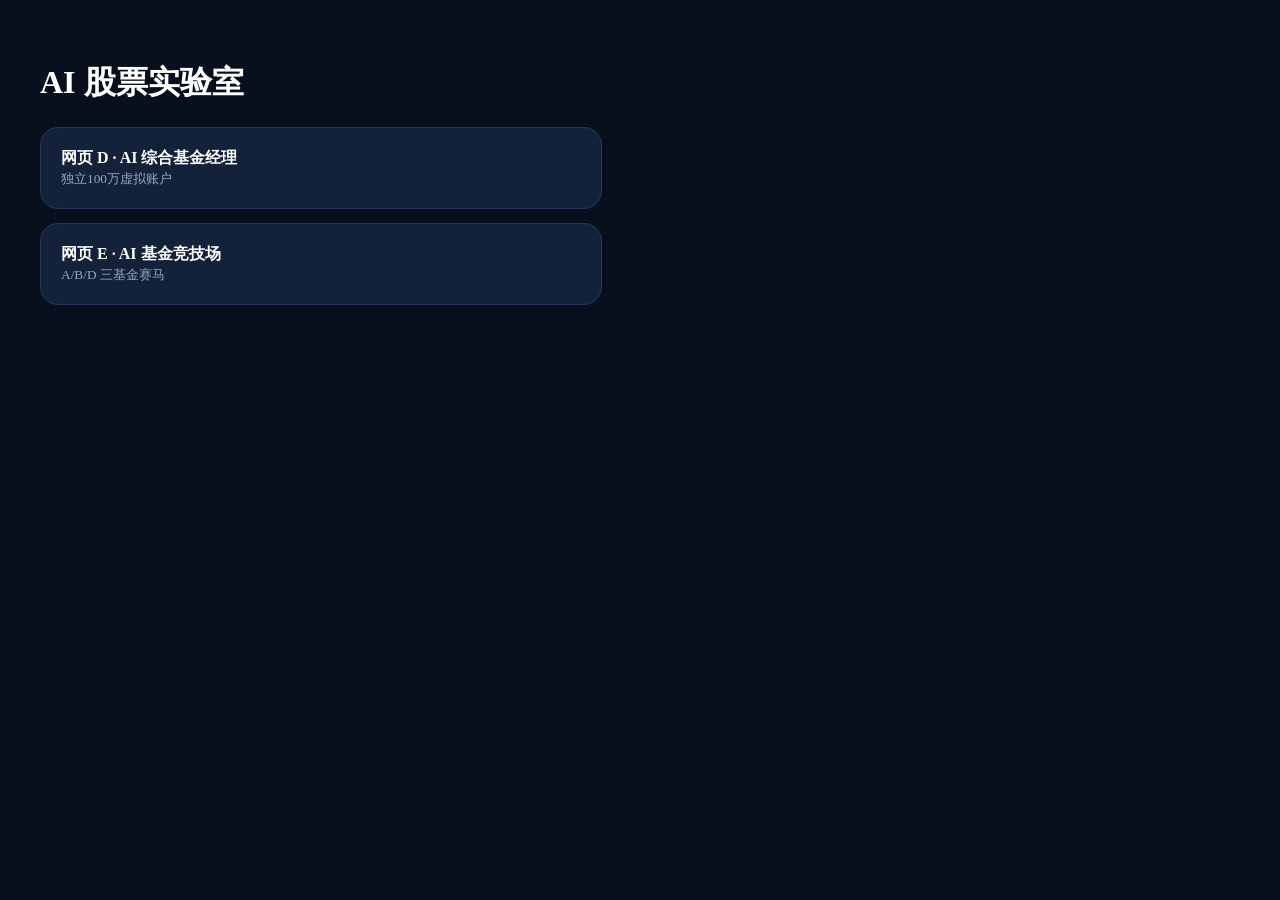
==== web/index.html @ e15a84e9 "Add AI Stock Lab V0.3 beginner deployment" ====
<!doctype html><html lang="zh-CN"><head><meta charset="utf-8"><meta name="viewport" content="width=device-width,initial-scale=1"><title>AI 股票实验室</title><style>body{font-family:-apple-system;background:#08101e;color:#fff;padding:32px}a{display:block;color:white;text-decoration:none;background:#14213a;border:1px solid #26395a;padding:20px;border-radius:18px;margin:14px 0;max-width:520px}small{color:#99a7bb}</style></head><body><h1>AI 股票实验室</h1><a href="d/"><b>网页 D · AI 综合基金经理</b><br><small>独立100万虚拟账户</small></a><a href="e/"><b>网页 E · AI 基金竞技场</b><br><small>A/B/D 三基金赛马</small></a></body></html>
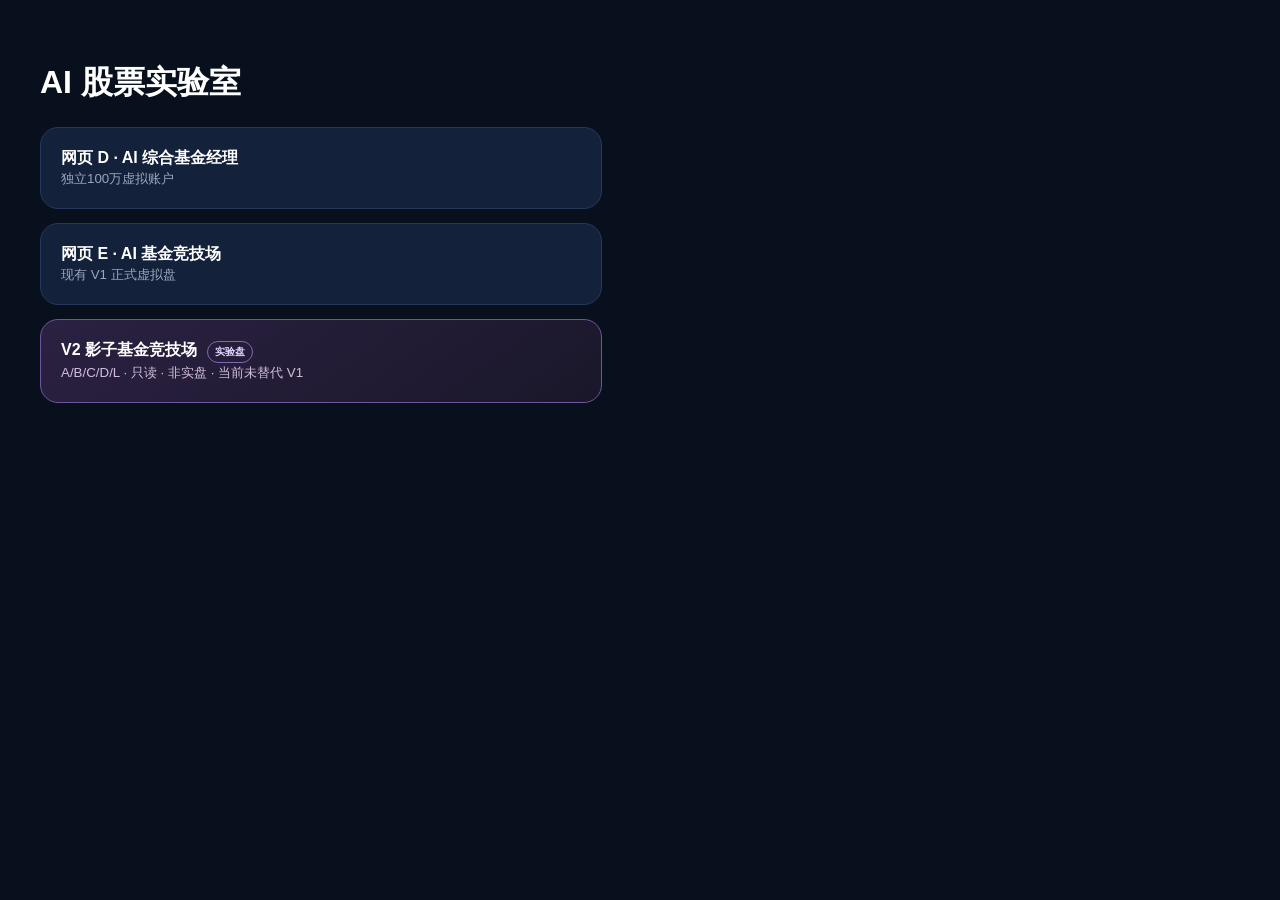
==== commit 3c9144d8: "feat(v2): add isolated mobile shadow dashboard" ====
--- a/web/index.html
+++ b/web/index.html
@@ -1 +1,21 @@
-<!doctype html><html lang="zh-CN"><head><meta charset="utf-8"><meta name="viewport" content="width=device-width,initial-scale=1"><title>AI 股票实验室</title><style>body{font-family:-apple-system;background:#08101e;color:#fff;padding:32px}a{display:block;color:white;text-decoration:none;background:#14213a;border:1px solid #26395a;padding:20px;border-radius:18px;margin:14px 0;max-width:520px}small{color:#99a7bb}</style></head><body><h1>AI 股票实验室</h1><a href="d/"><b>网页 D · AI 综合基金经理</b><br><small>独立100万虚拟账户</small></a><a href="e/"><b>网页 E · AI 基金竞技场</b><br><small>A/B/D 三基金赛马</small></a></body></html>
+<!doctype html>
+<html lang="zh-CN">
+<head>
+  <meta charset="utf-8">
+  <meta name="viewport" content="width=device-width,initial-scale=1">
+  <title>AI 股票实验室</title>
+  <style>
+    body{font-family:-apple-system,BlinkMacSystemFont,"Segoe UI",sans-serif;background:#08101e;color:#fff;padding:32px}
+    a{display:block;color:white;text-decoration:none;background:#14213a;border:1px solid #26395a;padding:20px;border-radius:18px;margin:14px 0;max-width:520px}
+    a.experimental{background:linear-gradient(145deg,#2b2142,#1a172a);border-color:#6d579c}
+    small{color:#99a7bb}a.experimental small{color:#d1bfdc}.tag{display:inline-block;margin-left:6px;padding:3px 7px;border:1px solid #8067b0;border-radius:99px;font-size:10px;color:#e2d3ff}
+  </style>
+</head>
+<body>
+  <h1>AI 股票实验室</h1>
+  <a href="d/"><b>网页 D · AI 综合基金经理</b><br><small>独立100万虚拟账户</small></a>
+  <a href="e/"><b>网页 E · AI 基金竞技场</b><br><small>现有 V1 正式虚拟盘</small></a>
+  <a class="experimental" href="v2/"><b>V2 影子基金竞技场 <span class="tag">实验盘</span></b><br><small>A/B/C/D/L · 只读 · 非实盘 · 当前未替代 V1</small></a>
+</body>
+</html>
+
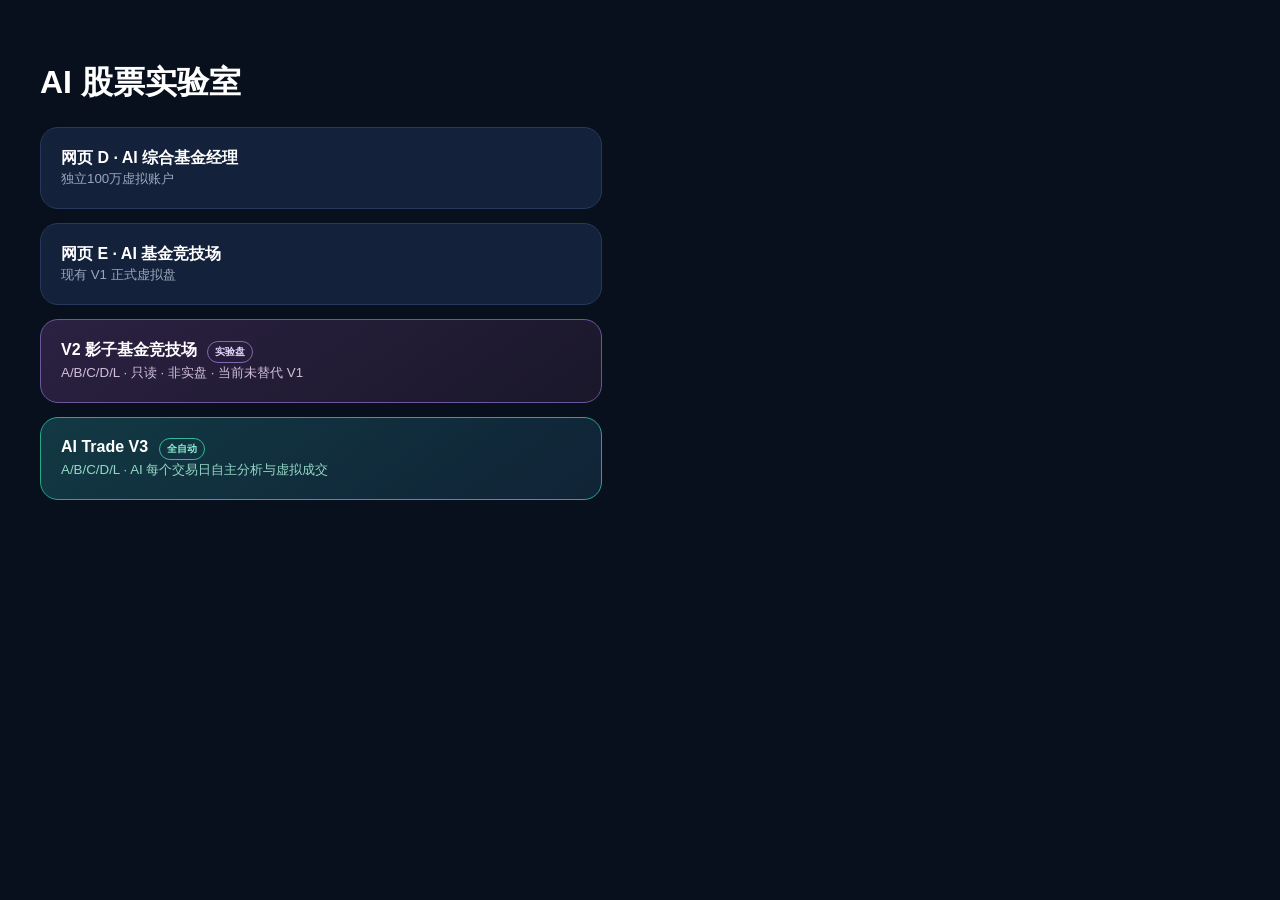
==== commit 15116460: "feat: add V3 autonomous paper trading app dashboard" ====
--- a/web/index.html
+++ b/web/index.html
@@ -8,7 +8,8 @@
     body{font-family:-apple-system,BlinkMacSystemFont,"Segoe UI",sans-serif;background:#08101e;color:#fff;padding:32px}
     a{display:block;color:white;text-decoration:none;background:#14213a;border:1px solid #26395a;padding:20px;border-radius:18px;margin:14px 0;max-width:520px}
     a.experimental{background:linear-gradient(145deg,#2b2142,#1a172a);border-color:#6d579c}
-    small{color:#99a7bb}a.experimental small{color:#d1bfdc}.tag{display:inline-block;margin-left:6px;padding:3px 7px;border:1px solid #8067b0;border-radius:99px;font-size:10px;color:#e2d3ff}
+    a.v3{background:linear-gradient(145deg,#123944,#102336);border-color:#26a987}
+    small{color:#99a7bb}a.experimental small{color:#d1bfdc}a.v3 small{color:#93d8c6}.tag{display:inline-block;margin-left:6px;padding:3px 7px;border:1px solid #8067b0;border-radius:99px;font-size:10px;color:#e2d3ff}a.v3 .tag{border-color:#35b999;color:#8cf0d2}
   </style>
 </head>
 <body>
@@ -16,6 +17,7 @@
   <a href="d/"><b>网页 D · AI 综合基金经理</b><br><small>独立100万虚拟账户</small></a>
   <a href="e/"><b>网页 E · AI 基金竞技场</b><br><small>现有 V1 正式虚拟盘</small></a>
   <a class="experimental" href="v2/"><b>V2 影子基金竞技场 <span class="tag">实验盘</span></b><br><small>A/B/C/D/L · 只读 · 非实盘 · 当前未替代 V1</small></a>
+  <a class="v3" href="v3/"><b>AI Trade V3 <span class="tag">全自动</span></b><br><small>A/B/C/D/L · AI 每个交易日自主分析与虚拟成交</small></a>
 </body>
 </html>
 
